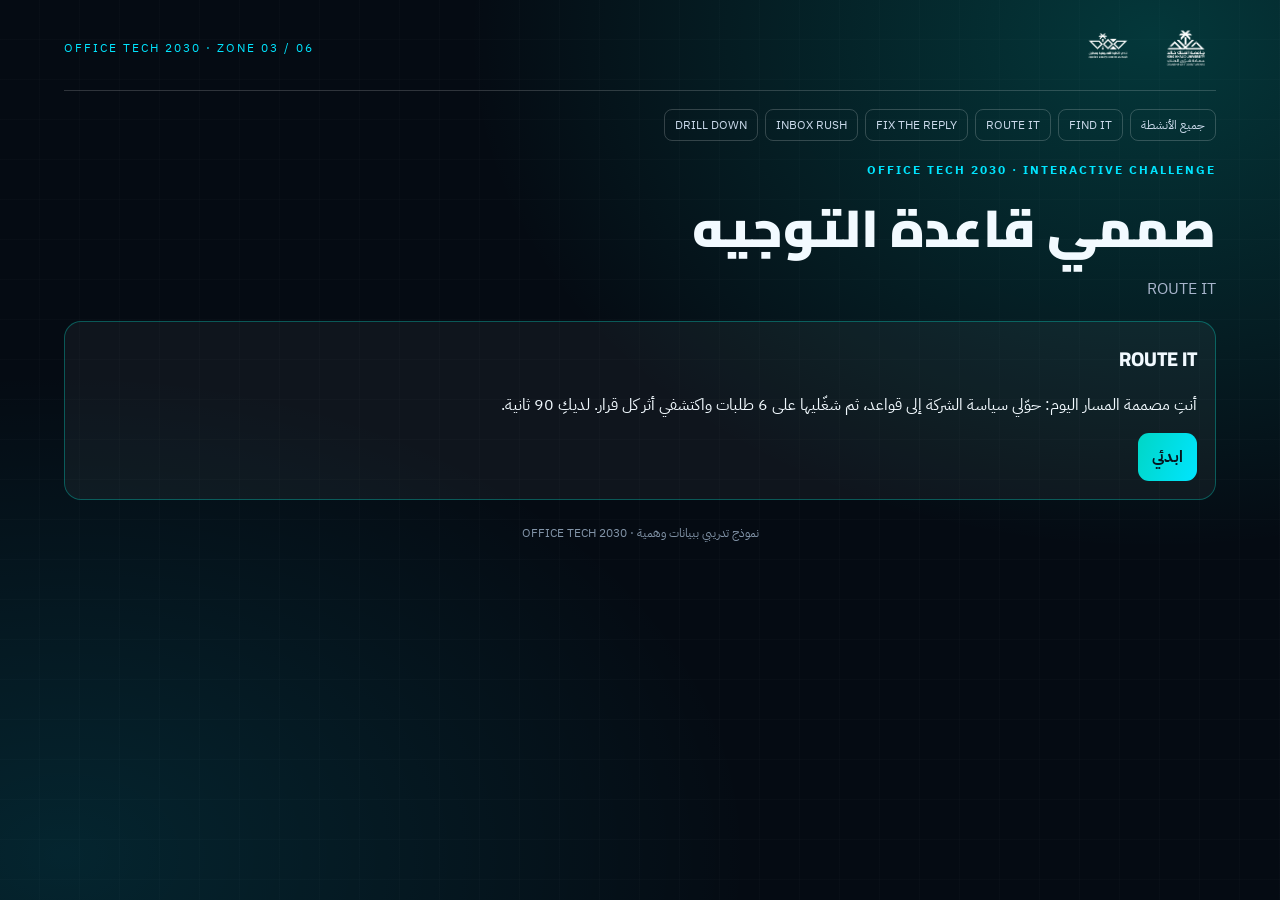
==== route-it.html @ 18b5024f "Add files via upload" ====
<!doctype html><html lang="ar" dir="rtl"><head><meta charset="utf-8"><meta name="viewport" content="width=device-width,initial-scale=1"><title>OFFICE TECH 2030 · route</title><link rel="stylesheet" href="style.css"></head><body data-kind="route"><div id="app"></div><script src="data.js"></script><script src="core.js"></script><script src="route.js"></script></body></html>
---- style.css ----
@import url('https://fonts.googleapis.com/css2?family=Cairo:wght@400;700;800;900&family=IBM+Plex+Sans+Arabic:wght@400;500;700&display=swap');
:root{--a:#5AA2FF;--b:#00E5FF;--bg:#050B13;--green:#3EE07F;--red:#FF5C7A;--yellow:#F2B544}*{box-sizing:border-box}body{margin:0;background:radial-gradient(ellipse at 90% 4%,color-mix(in srgb,var(--a) 22%,transparent),transparent 42%),radial-gradient(ellipse at 5% 95%,color-mix(in srgb,var(--b) 12%,transparent),transparent 40%),linear-gradient(90deg,transparent 39px,#ffffff07 40px),linear-gradient(transparent 39px,#ffffff07 40px),var(--bg);background-size:auto,auto,40px 40px,40px 40px,auto;color:#F2FAFF;font-family:'IBM Plex Sans Arabic',Tahoma,sans-serif;direction:rtl;min-height:100vh}button,input{font:inherit}button{cursor:pointer}button:disabled{opacity:.35}.wrap{max-width:1200px;margin:auto;padding:18px 24px 42px}.top{display:flex;justify-content:space-between;align-items:center;gap:20px;border-bottom:1px solid #ffffff2b;padding-bottom:12px}.logos{display:flex;gap:18px;align-items:center}.logos img{max-width:155px;max-height:60px;object-fit:contain}.mini{direction:ltr;text-align:left;color:var(--b);letter-spacing:2px;font-size:12px}.nav{display:flex;gap:7px;flex-wrap:wrap;margin:18px 0}.nav a{border:1px solid #ffffff30;color:#cad9ea;text-decoration:none;padding:6px 10px;border-radius:8px;font-size:12px}.nav a:hover{border-color:var(--a)}.hero{margin:20px 0}.hero h1{font:900 clamp(32px,5vw,52px) Cairo;margin:0}.hero p{color:#a8b5cc;margin:0}.eyebrow{color:var(--b);font-weight:700;font-size:12px;letter-spacing:2px}.panel{background:#ffffff0b;border:1px solid color-mix(in srgb,var(--a) 35%,transparent);border-radius:17px;padding:18px}.panel h3{font:800 20px Cairo;margin:0 0 10px}.grid{display:grid;grid-template-columns:repeat(2,minmax(0,1fr));gap:14px}.grid3{display:grid;grid-template-columns:repeat(3,minmax(0,1fr));gap:14px}.stack{display:grid;gap:12px}.btn{min-height:48px;border:1px solid #ffffff42;border-radius:11px;padding:10px 14px;background:#ffffff0e;color:white;font-weight:700}.btn:hover,.btn.active{border-color:var(--b);background:#ffffff22}.btn.primary{background:linear-gradient(110deg,var(--a),var(--b));color:#06141e;border:0}.btnrow{display:flex;gap:8px;flex-wrap:wrap}.muted{color:#a8b5cc}.small{font-size:13px}.num{font:900 42px Cairo;color:var(--b)}.timer{font:900 32px Cairo;color:var(--b)}.timer.warn{color:var(--yellow)}.timer.bad{color:var(--red)}.tag{font-size:12px;border:1px solid #ffffff35;border-radius:99px;padding:3px 9px}.tag.good{color:var(--green);border-color:var(--green)}.tag.bad{color:var(--red);border-color:var(--red)}.bar{height:9px;border-radius:9px;background:#ffffff22;overflow:hidden}.bar>div{height:100%;background:linear-gradient(90deg,var(--a),var(--b))}.file{display:flex;gap:10px;align-items:center;width:100%;min-height:60px;border:1px solid #ffffff20;border-radius:11px;background:#ffffff08;color:white;padding:10px;text-align:right}.file:hover{border-color:var(--b)}.filename{direction:ltr;unicode-bidi:isolate;word-break:break-word;flex:1;text-align:left;font-size:13px}.results{display:grid;gap:8px;max-height:350px;overflow:auto}input[type=text]{width:100%;padding:12px;border:1px solid #ffffff40;background:#081b2d;border-radius:10px;color:white;min-height:48px}.feedback{border:1px solid var(--a);border-radius:12px;background:#ffffff0b;padding:14px;margin:12px 0}.feedback.good{border-color:var(--green)}.feedback.bad{border-color:var(--red)}.row{display:flex;justify-content:space-between;align-items:center;gap:12px}.sentence{display:block;width:100%;border:1px solid #ffffff35;border-radius:10px;background:#091b2c;color:white;text-align:right;padding:12px;margin:7px 0;line-height:1.8}.sentence.fixed{border-color:var(--green)}.lights{display:flex;gap:8px;flex-wrap:wrap}.light{border:1px solid #ffffff45;padding:8px 12px;border-radius:10px}.light.good{color:var(--green);border-color:var(--green)}.light.bad{color:var(--red);border-color:var(--red)}.metricbar{display:flex;gap:12px;align-items:center;margin:9px 0}.metricbar span{min-width:160px;font-size:13px}.metricbar div{height:13px;background:var(--a);border-radius:8px}.metricbar b{font-size:13px}.footer{text-align:center;color:#8294a8;font-size:12px;margin-top:24px}@media(max-width:740px){.grid,.grid3{grid-template-columns:1fr}.wrap{padding:12px}.logos img{max-width:105px;max-height:44px}.mini{font-size:9px}.panel{padding:12px}.metricbar span{min-width:95px}.hero h1{font-size:32px}}
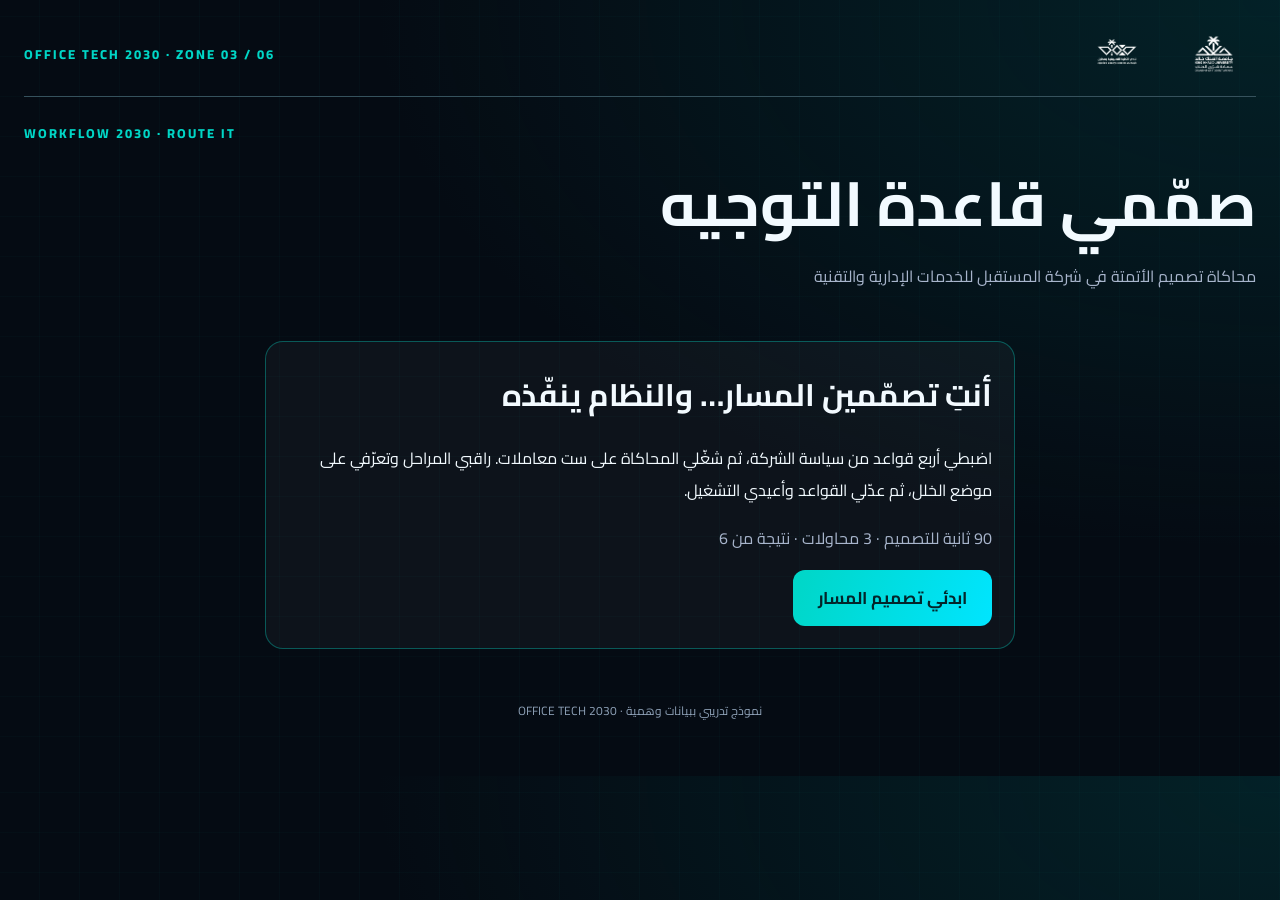
==== commit 1be00f11: "Add files via upload" ====
--- a/route-it.html
+++ b/route-it.html
@@ -1 +1,18 @@
-<!doctype html><html lang="ar" dir="rtl"><head><meta charset="utf-8"><meta name="viewport" content="width=device-width,initial-scale=1"><title>OFFICE TECH 2030 · route</title><link rel="stylesheet" href="style.css"></head><body data-kind="route"><div id="app"></div><script src="data.js"></script><script src="core.js"></script><script src="route.js"></script></body></html>+<!doctype html><html lang="ar" dir="rtl"><head><meta charset="utf-8"><meta name="viewport" content="width=device-width,initial-scale=1"><title>ROUTE IT — WORKFLOW 2030</title><style>
+@import url('https://fonts.googleapis.com/css2?family=Cairo:wght@400;600;700;800;900&display=swap');*{box-sizing:border-box}body{margin:0;background:radial-gradient(ellipse at top right,#004e5055,transparent 50%),repeating-linear-gradient(0deg,transparent 0 39px,#00d6c60a 40px),repeating-linear-gradient(90deg,transparent 0 39px,#00d6c60a 40px),#050b13;color:#f2faff;font-family:Cairo,Arial,sans-serif}main{max-width:1450px;margin:auto;padding:24px}.top{display:flex;justify-content:space-between;align-items:center;border-bottom:1px solid #36525d;padding-bottom:12px}.logos{display:flex;gap:12px}.logos img{height:60px;width:85px;object-fit:contain}.ey{color:#00d6c6;letter-spacing:2px;font-size:13px;font-weight:800}.hero{margin:24px 0}.hero h1{font-size:clamp(32px,5vw,62px);margin:0}.muted{color:#a8b5cc}.cols{display:grid;grid-template-columns:1fr 1.15fr;gap:18px}.panel{background:#ffffff09;border:1px solid #00d6c65c;border-radius:18px;padding:22px}.panel h2{margin:0 0 12px;font-size:23px}.policy{line-height:2.2;padding-right:24px}.policy li{margin-bottom:10px}.rule{border-bottom:1px solid #ffffff20;padding:11px 0}.rule:last-child{border:0}.rule b{display:block;margin-bottom:8px}.choices{display:flex;flex-wrap:wrap;gap:7px}button{font:700 14px Cairo,Arial;cursor:pointer;min-height:46px;border-radius:12px;padding:9px 13px;background:#ffffff0b;border:1px solid #91acb055;color:#f2faff}button:hover{border-color:#00d6c6}button.selected{border:2px solid #00d6c6;background:#00d6c630}.primary{background:linear-gradient(110deg,#00d6c6,#00e5ff);color:#03252a;border:0;font-size:17px;padding:12px 25px}.toolbar{display:flex;align-items:center;justify-content:space-between;gap:12px;flex-wrap:wrap;margin-top:18px}.clock{font-size:27px;font-weight:900;color:#00e5ff}.hidden{display:none}.intro{max-width:750px;margin:50px auto;line-height:2}.intro h2{font-size:31px}.card{border:1px solid #6a89904f;border-radius:16px;background:#ffffff08;padding:17px;margin:13px 0}.card.good{border-color:#3ee07f}.card.bad{border-color:#ff5c7a}.cardtop{display:flex;justify-content:space-between;gap:12px;align-items:center;flex-wrap:wrap}.card h3{margin:0}.flow{display:flex;align-items:center;flex-wrap:wrap;gap:6px;margin:16px 0}.node{border:1px solid #00d6c66e;background:#00d6c615;border-radius:11px;padding:9px 12px;font-size:13px;font-weight:700}.node.bad{border:2px solid #ff5c7a;color:#ffd9e2}.arrow{color:#00e5ff}.reason{color:#ff9bb1;font-size:14px}.good .reason{color:#9affc7}.score{font-size:48px;color:#00e5ff;font-weight:900}.bar{height:8px;background:#ffffff20;border-radius:20px;overflow:hidden}.bar div{height:100%;background:#00d6c6}.foot{text-align:center;color:#8ea1b7;font-size:12px;margin:30px 0}@media(max-width:850px){main{padding:12px}.cols{grid-template-columns:1fr}.panel{padding:15px}.logos img{height:45px;width:60px}}
+</style></head><body><main><header class="top"><div class="logos"><img src="deanship.png" alt="شعار العمادة"><img src="club.png" alt="شعار النادي"></div><div class="ey" dir="ltr">OFFICE TECH 2030 · ZONE 03 / 06</div></header><div class="hero"><div class="ey" dir="ltr">WORKFLOW 2030 · ROUTE IT</div><h1>صمّمي قاعدة التوجيه</h1><div class="muted">محاكاة تصميم الأتمتة في شركة المستقبل للخدمات الإدارية والتقنية</div></div>
+<section id="welcome" class="panel intro"><h2>أنتِ تصمّمين المسار… والنظام ينفّذه</h2><p>اضبطي أربع قواعد من سياسة الشركة، ثم شغّلي المحاكاة على ست معاملات. راقبي المراحل وتعرّفي على موضع الخلل، ثم عدّلي القواعد وأعيدي التشغيل.</p><p class="muted">90 ثانية للتصميم · 3 محاولات · نتيجة من 6</p><button class="primary" id="start">ابدئي تصميم المسار</button></section>
+<section id="design" class="hidden"><div class="cols"><article class="panel"><h2>سياسة الشركة المعتمدة</h2><ol class="policy"><li>التدريب ← وحدة التدريب؛ التقنية ← تقنية المعلومات؛ المرافق ← المرافق؛ شراء الخدمات ← الشؤون الإدارية.</li><li>أي التزام مالي يتجاوز <b>1,000 ريال</b> يمر بالمراجعة المالية.</li><li>كل طلب فيه تكلفة يحتاج اعتماد صاحبة الصلاحية؛ والطلبات الداخلية بلا تكلفة تُعتمد آليًا.</li><li>إذا تجاوز عمر الطلب <b>72 ساعة</b> دون إنجاز يُرسل تنبيه وتصعيد.</li></ol></article><article class="panel"><h2>لوحة تصميم القواعد</h2><div id="rules"></div></article></div><div class="toolbar"><div class="clock">⏱ <span id="clock">90</span> ثانية</div><span id="attempts" class="muted">المحاولة 1 من 3</span><button id="run" class="primary">شغّلي القواعد</button></div></section>
+<section id="results" class="hidden"><article class="panel"><div class="cardtop"><h2 id="heading">نتيجة تشغيل القواعد</h2><div class="score" id="score"></div></div><div class="bar"><div id="bar"></div></div><p class="muted">المراحل المحددة بالأحمر تخالف سياسة الشركة.</p><div id="cases"></div><div class="toolbar"><span id="message" class="muted"></span><div class="choices"><button id="retry">عدّلي القواعد وأعيدي التشغيل</button><button id="restart">ابدئي من جديد</button><button id="solution" class="hidden">اعرضي الإعداد الصحيح</button></div></div></article></section><div class="foot">نموذج تدريبي ببيانات وهمية · OFFICE TECH 2030</div></main>
+<script>
+const deps=['وحدة التدريب','تقنية المعلومات','المرافق','الشؤون الإدارية','الشؤون المالية'],types=['تدريب','تقنية','مرافق','شراء خدمات'],right=[0,1,2,3];
+const cases=[['2030-041','تنظيم ورشة مهارات العمل الرقمي',0,4500,26],['M-2030-08','حجز غرفة الابتكار 3',2,0,1],['2030-040','ترخيص منصة التعلم',3,13800,144],['صيانة','صيانة شاشة في قاعة الأفق',2,800,30],['حساب منصة','حساب منصة لموظفة جديدة',1,0,80],['مواد تدريبية','مواد تدريبية للورشة',0,700,5]];
+let state,sec=90,attempt=1,timer,done=false;const $=id=>document.getElementById(id);
+function init(){state={dep:[null,null,null,null],money:null,approve:null,alert:null};sec=90;attempt=1;done=false;$('welcome').classList.add('hidden');$('results').classList.add('hidden');$('design').classList.remove('hidden');render();clock()}
+function clock(){clearInterval(timer);timer=setInterval(()=>{if($('design').classList.contains('hidden'))return;sec=Math.max(0,sec-1);$('clock').textContent=sec;if(!sec){clearInterval(timer);simulate(true)}},1000)}
+function rule(title,items,current,set){let block=document.createElement('div');block.className='rule';let label=document.createElement('b');label.textContent=title;block.append(label);let row=document.createElement('div');row.className='choices';items.forEach((name,i)=>{let b=document.createElement('button');b.textContent=name;if(i===current)b.className='selected';b.onclick=()=>{set(i);render()};row.append(b)});block.append(row);$('rules').append(block)}
+function render(){$('rules').innerHTML='';types.forEach((t,i)=>rule('1 · توجيه '+t,deps,state.dep[i],v=>state.dep[i]=v));rule('2 · المراجعة المالية: أضيفي مراجعة إذا تجاوز المبلغ',['0 ريال','1,000 ريال','10,000 ريال','لا تضيفي أبدًا'],state.money,v=>state.money=v);rule('3 · الاعتماد',['بشري لكل الطلبات','بشري للطلبات ذات التكلفة فقط (والباقي آلي)','آلي لكل الطلبات'],state.approve,v=>state.approve=v);rule('4 · التنبيه والتصعيد',['بعد 24 ساعة','بعد 72 ساعة','بدون تنبيه'],state.alert,v=>state.alert=v);$('clock').textContent=sec;$('attempts').textContent='المحاولة '+attempt+' من 3'}
+function evaluate(c){let [id,name,type,cost,age]=c,issues=[],steps=[['تقديم الطلب',false]];let dep=state.dep[type];steps.push([dep===null?'جهة غير محددة':deps[dep],dep!==right[type]]);if(dep!==right[type])issues.push('التوجيه إلى جهة غير مختصة أو غير محددة يسبب إحالة يدوية وتأخيرًا.');let finance=state.money===null?null:state.money===3?false:cost>[0,1000,10000][state.money],needFinance=cost>1000;if(finance)steps.push(['مراجعة مالية',!needFinance]);if(finance!==needFinance){issues.push(finance===null?'قاعدة المراجعة المالية غير محددة.':needFinance?'مراجعة مالية مطلوبة لمبلغ يتجاوز 1,000 ريال ولم تُنفذ.':'أُضيفت مراجعة مالية لمبلغ لا يتجاوز 1,000 ريال؛ انتظار غير مطلوب.');if(!finance)steps.push(['مراجعة مالية مفقودة',true])}let human=state.approve===null?null:state.approve===0?true:state.approve===1?cost>0:false,needHuman=cost>0;steps.push([human===null?'اعتماد غير محدد':human?'اعتماد بشري':'اعتماد آلي',human!==needHuman]);if(human!==needHuman)issues.push(human===null?'قاعدة الاعتماد غير محددة.':needHuman?'التزام مالي اعتمد آليًا دون صاحبة الصلاحية.':'طلب بلا تكلفة ينتظر اعتمادًا بشريًا غير مطلوب.');let alert=state.alert===null?null:state.alert===2?false:age>[24,72][state.alert],needAlert=age>72;if(alert)steps.push(['تنبيه وتصعيد',!needAlert]);if(alert!==needAlert){issues.push(alert===null?'قاعدة التنبيه غير محددة.':needAlert?'الطلب تجاوز 72 ساعة ولم يصدر تنبيه وتصعيد.':'تنبيه مبكر قبل المهلة المعتمدة.');if(!alert)steps.push(['تنبيه مفقود',true])}steps.push(['تنفيذ',false]);return{ok:!issues.length,issues,steps}}
+function simulate(expired=false){clearInterval(timer);$('design').classList.add('hidden');$('results').classList.remove('hidden');let evaluations=cases.map(evaluate),score=evaluations.filter(x=>x.ok).length;$('score').textContent=score+' / 6';$('bar').style.width=(score/6*100)+'%';$('heading').textContent='نتيجة تشغيل القواعد · المحاولة '+attempt;$('cases').innerHTML='';cases.forEach((c,i)=>{let e=evaluations[i],box=document.createElement('div');box.className='card '+(e.ok?'good':'bad');let h=document.createElement('div');h.className='cardtop';let title=document.createElement('h3');title.textContent=c[0]+' · '+c[1];let tag=document.createElement('strong');tag.textContent=e.ok?'✓ مطابق للسياسة':'✕ يحتاج تعديلًا';h.append(title,tag);box.append(h);let meta=document.createElement('div');meta.className='muted';meta.textContent=types[c[2]]+' · '+c[3].toLocaleString('en-US')+' ريال · عمر الطلب '+c[4]+' ساعة';box.append(meta);let f=document.createElement('div');f.className='flow';e.steps.forEach((step,j)=>{if(j){let a=document.createElement('span');a.className='arrow';a.textContent='←';f.append(a)}let n=document.createElement('span');n.className='node'+(step[1]?' bad':'');n.textContent=step[0];f.append(n)});box.append(f);let reason=document.createElement('div');reason.className='reason';reason.textContent=e.ok?'كل المراحل مطابقة للسياسة.':e.issues.join(' • ');box.append(reason);$('cases').append(box)});done=score===6||attempt>=3||sec===0;$('retry').classList.toggle('hidden',done);$('solution').classList.toggle('hidden',!done||score===6);$('message').textContent=score===6?'أحسنتِ! استحققتِ ختم الركن. التقنية تؤتمت الإجراءات… والإنسان يصمم المسار.':expired?'انتهى وقت التصميم. راجعي المسارات وتفسيراتها.':'راجعي المراحل الحمراء وعدّلي القواعد.'}
+$('start').onclick=init;$('run').onclick=()=>simulate(false);$('retry').onclick=()=>{if(done)return;attempt++;$('results').classList.add('hidden');$('design').classList.remove('hidden');render();clock()};$('restart').onclick=init;$('solution').onclick=()=>{let old=document.getElementById('answerKey');if(old){old.remove();return}let p=document.createElement('div');p.id='answerKey';p.className='card good';p.textContent='الإعداد الصحيح: التدريب ← وحدة التدريب؛ التقنية ← تقنية المعلومات؛ المرافق ← المرافق؛ شراء الخدمات ← الشؤون الإدارية. مراجعة مالية فوق 1,000 ريال. اعتماد بشري للطلبات ذات التكلفة فقط، والباقي آلي. تنبيه وتصعيد بعد تجاوز 72 ساعة.';$('cases').prepend(p)};
+</script></body></html>
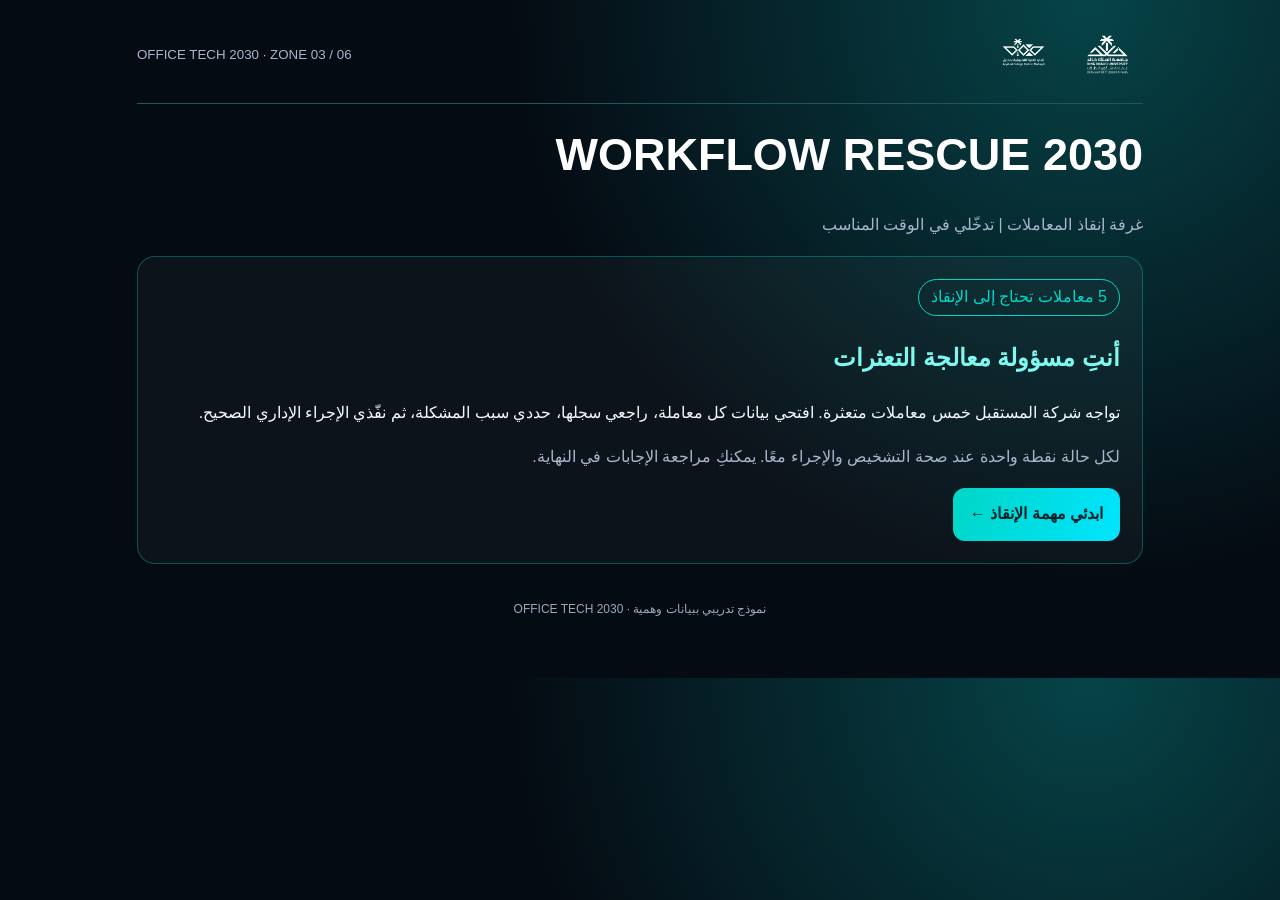
==== commit 097c060e: "Update route-it.html" ====
--- a/route-it.html
+++ b/route-it.html
@@ -1,18 +1,386 @@
-<!doctype html><html lang="ar" dir="rtl"><head><meta charset="utf-8"><meta name="viewport" content="width=device-width,initial-scale=1"><title>ROUTE IT — WORKFLOW 2030</title><style>
-@import url('https://fonts.googleapis.com/css2?family=Cairo:wght@400;600;700;800;900&display=swap');*{box-sizing:border-box}body{margin:0;background:radial-gradient(ellipse at top right,#004e5055,transparent 50%),repeating-linear-gradient(0deg,transparent 0 39px,#00d6c60a 40px),repeating-linear-gradient(90deg,transparent 0 39px,#00d6c60a 40px),#050b13;color:#f2faff;font-family:Cairo,Arial,sans-serif}main{max-width:1450px;margin:auto;padding:24px}.top{display:flex;justify-content:space-between;align-items:center;border-bottom:1px solid #36525d;padding-bottom:12px}.logos{display:flex;gap:12px}.logos img{height:60px;width:85px;object-fit:contain}.ey{color:#00d6c6;letter-spacing:2px;font-size:13px;font-weight:800}.hero{margin:24px 0}.hero h1{font-size:clamp(32px,5vw,62px);margin:0}.muted{color:#a8b5cc}.cols{display:grid;grid-template-columns:1fr 1.15fr;gap:18px}.panel{background:#ffffff09;border:1px solid #00d6c65c;border-radius:18px;padding:22px}.panel h2{margin:0 0 12px;font-size:23px}.policy{line-height:2.2;padding-right:24px}.policy li{margin-bottom:10px}.rule{border-bottom:1px solid #ffffff20;padding:11px 0}.rule:last-child{border:0}.rule b{display:block;margin-bottom:8px}.choices{display:flex;flex-wrap:wrap;gap:7px}button{font:700 14px Cairo,Arial;cursor:pointer;min-height:46px;border-radius:12px;padding:9px 13px;background:#ffffff0b;border:1px solid #91acb055;color:#f2faff}button:hover{border-color:#00d6c6}button.selected{border:2px solid #00d6c6;background:#00d6c630}.primary{background:linear-gradient(110deg,#00d6c6,#00e5ff);color:#03252a;border:0;font-size:17px;padding:12px 25px}.toolbar{display:flex;align-items:center;justify-content:space-between;gap:12px;flex-wrap:wrap;margin-top:18px}.clock{font-size:27px;font-weight:900;color:#00e5ff}.hidden{display:none}.intro{max-width:750px;margin:50px auto;line-height:2}.intro h2{font-size:31px}.card{border:1px solid #6a89904f;border-radius:16px;background:#ffffff08;padding:17px;margin:13px 0}.card.good{border-color:#3ee07f}.card.bad{border-color:#ff5c7a}.cardtop{display:flex;justify-content:space-between;gap:12px;align-items:center;flex-wrap:wrap}.card h3{margin:0}.flow{display:flex;align-items:center;flex-wrap:wrap;gap:6px;margin:16px 0}.node{border:1px solid #00d6c66e;background:#00d6c615;border-radius:11px;padding:9px 12px;font-size:13px;font-weight:700}.node.bad{border:2px solid #ff5c7a;color:#ffd9e2}.arrow{color:#00e5ff}.reason{color:#ff9bb1;font-size:14px}.good .reason{color:#9affc7}.score{font-size:48px;color:#00e5ff;font-weight:900}.bar{height:8px;background:#ffffff20;border-radius:20px;overflow:hidden}.bar div{height:100%;background:#00d6c6}.foot{text-align:center;color:#8ea1b7;font-size:12px;margin:30px 0}@media(max-width:850px){main{padding:12px}.cols{grid-template-columns:1fr}.panel{padding:15px}.logos img{height:45px;width:60px}}
-</style></head><body><main><header class="top"><div class="logos"><img src="deanship.png" alt="شعار العمادة"><img src="club.png" alt="شعار النادي"></div><div class="ey" dir="ltr">OFFICE TECH 2030 · ZONE 03 / 06</div></header><div class="hero"><div class="ey" dir="ltr">WORKFLOW 2030 · ROUTE IT</div><h1>صمّمي قاعدة التوجيه</h1><div class="muted">محاكاة تصميم الأتمتة في شركة المستقبل للخدمات الإدارية والتقنية</div></div>
-<section id="welcome" class="panel intro"><h2>أنتِ تصمّمين المسار… والنظام ينفّذه</h2><p>اضبطي أربع قواعد من سياسة الشركة، ثم شغّلي المحاكاة على ست معاملات. راقبي المراحل وتعرّفي على موضع الخلل، ثم عدّلي القواعد وأعيدي التشغيل.</p><p class="muted">90 ثانية للتصميم · 3 محاولات · نتيجة من 6</p><button class="primary" id="start">ابدئي تصميم المسار</button></section>
-<section id="design" class="hidden"><div class="cols"><article class="panel"><h2>سياسة الشركة المعتمدة</h2><ol class="policy"><li>التدريب ← وحدة التدريب؛ التقنية ← تقنية المعلومات؛ المرافق ← المرافق؛ شراء الخدمات ← الشؤون الإدارية.</li><li>أي التزام مالي يتجاوز <b>1,000 ريال</b> يمر بالمراجعة المالية.</li><li>كل طلب فيه تكلفة يحتاج اعتماد صاحبة الصلاحية؛ والطلبات الداخلية بلا تكلفة تُعتمد آليًا.</li><li>إذا تجاوز عمر الطلب <b>72 ساعة</b> دون إنجاز يُرسل تنبيه وتصعيد.</li></ol></article><article class="panel"><h2>لوحة تصميم القواعد</h2><div id="rules"></div></article></div><div class="toolbar"><div class="clock">⏱ <span id="clock">90</span> ثانية</div><span id="attempts" class="muted">المحاولة 1 من 3</span><button id="run" class="primary">شغّلي القواعد</button></div></section>
-<section id="results" class="hidden"><article class="panel"><div class="cardtop"><h2 id="heading">نتيجة تشغيل القواعد</h2><div class="score" id="score"></div></div><div class="bar"><div id="bar"></div></div><p class="muted">المراحل المحددة بالأحمر تخالف سياسة الشركة.</p><div id="cases"></div><div class="toolbar"><span id="message" class="muted"></span><div class="choices"><button id="retry">عدّلي القواعد وأعيدي التشغيل</button><button id="restart">ابدئي من جديد</button><button id="solution" class="hidden">اعرضي الإعداد الصحيح</button></div></div></article></section><div class="foot">نموذج تدريبي ببيانات وهمية · OFFICE TECH 2030</div></main>
+
+<!doctype html>
+<html lang="ar" dir="rtl">
+<head>
+<meta charset="utf-8">
+<meta name="viewport" content="width=device-width,initial-scale=1">
+<title>WORKFLOW RESCUE 2030</title>
+<style>
+:root{--a:#00d6c6;--b:#00e5ff;--bg:#050b13;--good:#3ee07f;--bad:#ff5c7a}
+*{box-sizing:border-box}
+body{margin:0;background:radial-gradient(circle at 85% 0%,#064448,transparent 45%),#050b13;color:#f2faff;font-family:Tahoma,Arial,sans-serif;line-height:1.8}
+main{max-width:1050px;margin:auto;padding:22px}
+header{display:flex;justify-content:space-between;align-items:center;border-bottom:1px solid #22565e;padding-bottom:16px;gap:15px}
+.logos{display:flex;gap:12px}
+.logos img{width:72px;height:65px;object-fit:contain}
+small,.muted{color:#a8b5cc}
+h1{font-size:clamp(26px,5vw,45px);margin:10px 0;color:#fff}
+h2{color:#7ff9ef}
+.card{background:#ffffff09;border:1px solid #00d6c655;border-radius:18px;padding:22px;margin:15px 0}
+button{font:inherit;cursor:pointer;border:1px solid #37616b;background:#132633;color:white;padding:12px 17px;border-radius:12px;min-height:48px;text-align:right}
+button:hover{border-color:var(--a)}
+.primary{background:linear-gradient(110deg,var(--a),var(--b));color:#05232b;font-weight:bold;border:0}
+.options{display:grid;gap:10px;margin:15px 0}
+.selected{border:2px solid var(--a);background:#064447}
+.grid{display:grid;grid-template-columns:repeat(2,1fr);gap:12px}
+.metric{background:#10232b;padding:14px;border-radius:12px}
+.metric strong{display:block;color:#9bf9f0}
+.badge{display:inline-block;border:1px solid var(--a);color:var(--a);border-radius:25px;padding:3px 12px}
+.timeline{border-right:2px solid #00d6c6;padding-right:15px;margin:16px 0}
+.timeline div{margin:9px 0}
+.feedback{padding:16px;border-radius:12px;background:#10252c;margin:15px 0}
+.good{border:1px solid var(--good)}
+.bad{border:1px solid var(--bad)}
+.progress{height:9px;background:#24323d;border-radius:12px;overflow:hidden}
+.progress div{height:100%;background:var(--a);transition:width .3s}
+.actions{display:flex;gap:10px;flex-wrap:wrap;margin-top:20px}
+.hidden{display:none}
+footer{text-align:center;color:#9aaabb;font-size:12px;margin:35px 0}
+@media(max-width:650px){.grid{grid-template-columns:1fr}main{padding:12px}.card{padding:15px}.logos img{width:55px}}
+</style>
+</head>
+<body>
+<main>
+<header>
+<div class="logos">
+<img src="deanship.png" alt="شعار العمادة">
+<img src="club.png" alt="شعار النادي">
+</div>
+<small dir="ltr">OFFICE TECH 2030 · ZONE 03 / 06</small>
+</header>
+
+<h1>WORKFLOW RESCUE 2030</h1>
+<p class="muted">غرفة إنقاذ المعاملات | تدخّلي في الوقت المناسب</p>
+<div id="app"></div>
+<footer>نموذج تدريبي ببيانات وهمية · OFFICE TECH 2030</footer>
+</main>
+
 <script>
-const deps=['وحدة التدريب','تقنية المعلومات','المرافق','الشؤون الإدارية','الشؤون المالية'],types=['تدريب','تقنية','مرافق','شراء خدمات'],right=[0,1,2,3];
-const cases=[['2030-041','تنظيم ورشة مهارات العمل الرقمي',0,4500,26],['M-2030-08','حجز غرفة الابتكار 3',2,0,1],['2030-040','ترخيص منصة التعلم',3,13800,144],['صيانة','صيانة شاشة في قاعة الأفق',2,800,30],['حساب منصة','حساب منصة لموظفة جديدة',1,0,80],['مواد تدريبية','مواد تدريبية للورشة',0,700,5]];
-let state,sec=90,attempt=1,timer,done=false;const $=id=>document.getElementById(id);
-function init(){state={dep:[null,null,null,null],money:null,approve:null,alert:null};sec=90;attempt=1;done=false;$('welcome').classList.add('hidden');$('results').classList.add('hidden');$('design').classList.remove('hidden');render();clock()}
-function clock(){clearInterval(timer);timer=setInterval(()=>{if($('design').classList.contains('hidden'))return;sec=Math.max(0,sec-1);$('clock').textContent=sec;if(!sec){clearInterval(timer);simulate(true)}},1000)}
-function rule(title,items,current,set){let block=document.createElement('div');block.className='rule';let label=document.createElement('b');label.textContent=title;block.append(label);let row=document.createElement('div');row.className='choices';items.forEach((name,i)=>{let b=document.createElement('button');b.textContent=name;if(i===current)b.className='selected';b.onclick=()=>{set(i);render()};row.append(b)});block.append(row);$('rules').append(block)}
-function render(){$('rules').innerHTML='';types.forEach((t,i)=>rule('1 · توجيه '+t,deps,state.dep[i],v=>state.dep[i]=v));rule('2 · المراجعة المالية: أضيفي مراجعة إذا تجاوز المبلغ',['0 ريال','1,000 ريال','10,000 ريال','لا تضيفي أبدًا'],state.money,v=>state.money=v);rule('3 · الاعتماد',['بشري لكل الطلبات','بشري للطلبات ذات التكلفة فقط (والباقي آلي)','آلي لكل الطلبات'],state.approve,v=>state.approve=v);rule('4 · التنبيه والتصعيد',['بعد 24 ساعة','بعد 72 ساعة','بدون تنبيه'],state.alert,v=>state.alert=v);$('clock').textContent=sec;$('attempts').textContent='المحاولة '+attempt+' من 3'}
-function evaluate(c){let [id,name,type,cost,age]=c,issues=[],steps=[['تقديم الطلب',false]];let dep=state.dep[type];steps.push([dep===null?'جهة غير محددة':deps[dep],dep!==right[type]]);if(dep!==right[type])issues.push('التوجيه إلى جهة غير مختصة أو غير محددة يسبب إحالة يدوية وتأخيرًا.');let finance=state.money===null?null:state.money===3?false:cost>[0,1000,10000][state.money],needFinance=cost>1000;if(finance)steps.push(['مراجعة مالية',!needFinance]);if(finance!==needFinance){issues.push(finance===null?'قاعدة المراجعة المالية غير محددة.':needFinance?'مراجعة مالية مطلوبة لمبلغ يتجاوز 1,000 ريال ولم تُنفذ.':'أُضيفت مراجعة مالية لمبلغ لا يتجاوز 1,000 ريال؛ انتظار غير مطلوب.');if(!finance)steps.push(['مراجعة مالية مفقودة',true])}let human=state.approve===null?null:state.approve===0?true:state.approve===1?cost>0:false,needHuman=cost>0;steps.push([human===null?'اعتماد غير محدد':human?'اعتماد بشري':'اعتماد آلي',human!==needHuman]);if(human!==needHuman)issues.push(human===null?'قاعدة الاعتماد غير محددة.':needHuman?'التزام مالي اعتمد آليًا دون صاحبة الصلاحية.':'طلب بلا تكلفة ينتظر اعتمادًا بشريًا غير مطلوب.');let alert=state.alert===null?null:state.alert===2?false:age>[24,72][state.alert],needAlert=age>72;if(alert)steps.push(['تنبيه وتصعيد',!needAlert]);if(alert!==needAlert){issues.push(alert===null?'قاعدة التنبيه غير محددة.':needAlert?'الطلب تجاوز 72 ساعة ولم يصدر تنبيه وتصعيد.':'تنبيه مبكر قبل المهلة المعتمدة.');if(!alert)steps.push(['تنبيه مفقود',true])}steps.push(['تنفيذ',false]);return{ok:!issues.length,issues,steps}}
-function simulate(expired=false){clearInterval(timer);$('design').classList.add('hidden');$('results').classList.remove('hidden');let evaluations=cases.map(evaluate),score=evaluations.filter(x=>x.ok).length;$('score').textContent=score+' / 6';$('bar').style.width=(score/6*100)+'%';$('heading').textContent='نتيجة تشغيل القواعد · المحاولة '+attempt;$('cases').innerHTML='';cases.forEach((c,i)=>{let e=evaluations[i],box=document.createElement('div');box.className='card '+(e.ok?'good':'bad');let h=document.createElement('div');h.className='cardtop';let title=document.createElement('h3');title.textContent=c[0]+' · '+c[1];let tag=document.createElement('strong');tag.textContent=e.ok?'✓ مطابق للسياسة':'✕ يحتاج تعديلًا';h.append(title,tag);box.append(h);let meta=document.createElement('div');meta.className='muted';meta.textContent=types[c[2]]+' · '+c[3].toLocaleString('en-US')+' ريال · عمر الطلب '+c[4]+' ساعة';box.append(meta);let f=document.createElement('div');f.className='flow';e.steps.forEach((step,j)=>{if(j){let a=document.createElement('span');a.className='arrow';a.textContent='←';f.append(a)}let n=document.createElement('span');n.className='node'+(step[1]?' bad':'');n.textContent=step[0];f.append(n)});box.append(f);let reason=document.createElement('div');reason.className='reason';reason.textContent=e.ok?'كل المراحل مطابقة للسياسة.':e.issues.join(' • ');box.append(reason);$('cases').append(box)});done=score===6||attempt>=3||sec===0;$('retry').classList.toggle('hidden',done);$('solution').classList.toggle('hidden',!done||score===6);$('message').textContent=score===6?'أحسنتِ! استحققتِ ختم الركن. التقنية تؤتمت الإجراءات… والإنسان يصمم المسار.':expired?'انتهى وقت التصميم. راجعي المسارات وتفسيراتها.':'راجعي المراحل الحمراء وعدّلي القواعد.'}
-$('start').onclick=init;$('run').onclick=()=>simulate(false);$('retry').onclick=()=>{if(done)return;attempt++;$('results').classList.add('hidden');$('design').classList.remove('hidden');render();clock()};$('restart').onclick=init;$('solution').onclick=()=>{let old=document.getElementById('answerKey');if(old){old.remove();return}let p=document.createElement('div');p.id='answerKey';p.className='card good';p.textContent='الإعداد الصحيح: التدريب ← وحدة التدريب؛ التقنية ← تقنية المعلومات؛ المرافق ← المرافق؛ شراء الخدمات ← الشؤون الإدارية. مراجعة مالية فوق 1,000 ريال. اعتماد بشري للطلبات ذات التكلفة فقط، والباقي آلي. تنبيه وتصعيد بعد تجاوز 72 ساعة.';$('cases').prepend(p)};
-</script></body></html>+const cases=[
+{
+title:"ملف الورشة غير مكتمل",
+id:"2030-041",
+type:"بيانات ناقصة",
+facts:[
+["نوع الطلب","تنظيم ورشة تدريبية"],
+["الحالة","بانتظار التحقق"],
+["البيانات","اسم المدربة غير مكتمل"]
+],
+log:[
+"استلم النظام طلب تنظيم الورشة.",
+"تحققت المنصة من البيانات الأساسية.",
+"توقف التحقق بسبب نقص اسم المدربة."
+],
+question:"ما سبب تعثر المعاملة؟",
+causes:[
+"نقص بيانات المدربة",
+"تأخر الاعتماد المالي",
+"وجود مشكلة في القاعة"
+],
+correctCause:0,
+action:"كيف تعالجين المشكلة؟",
+actions:[
+"طلب استكمال اسم المدربة من وحدة التدريب",
+"إرسال الطلب مباشرة إلى التنفيذ",
+"إلغاء المعاملة وفتح طلب جديد"
+],
+correctAction:0,
+why:"يجب استكمال البيانات الناقصة من وحدة التدريب قبل متابعة إجراءات المعاملة.",
+tip:"راجعي اكتمال الحقول الأساسية قبل إحالة المعاملة."
+},
+{
+title:"طلب تقني في القسم الخطأ",
+id:"IT-2030-02",
+type:"توجيه خاطئ",
+facts:[
+["نوع الطلب","إنشاء حسابات المشاركات"],
+["الجهة الحالية","وحدة المرافق"],
+["الجهة المختصة","تقنية المعلومات"]
+],
+log:[
+"وصل طلب إنشاء الحسابات إلى النظام.",
+"وُجّه الطلب إلى وحدة المرافق.",
+"توقف التنفيذ لعدم اختصاص الجهة."
+],
+question:"أين حدث الخلل؟",
+causes:[
+"عدم اعتماد الميزانية",
+"توجيه الطلب إلى جهة غير مختصة",
+"انتهاء مهلة إنشاء الحسابات"
+],
+correctCause:1,
+action:"إلى أي جهة تعيدين توجيه الطلب؟",
+actions:[
+"الشؤون المالية",
+"وحدة التدريب",
+"تقنية المعلومات مع تسجيل سبب التصحيح"
+],
+correctAction:2,
+why:"إنشاء الحسابات مهمة تقنية، ويجب توجيهها إلى تقنية المعلومات مع توثيق سبب إعادة التوجيه.",
+tip:"قارني نوع الخدمة باختصاص الجهة قبل إعادة التوجيه."
+},
+{
+title:"ترخيص المنصة متوقف",
+id:"2030-040",
+type:"تجاوز المهلة",
+facts:[
+["التكلفة","13,800 ريال"],
+["عمر الطلب","144 ساعة"],
+["الحالة","بانتظار اعتماد صاحبة الصلاحية"]
+],
+log:[
+"استلمت الشؤون الإدارية طلب الترخيص.",
+"اكتملت المراجعة المالية.",
+"توقف الطلب عند الاعتماد البشري.",
+"تجاوز عمر المعاملة 72 ساعة."
+],
+question:"ما السبب الرئيسي للتعثر؟",
+causes:[
+"عدم وجود عرض سعر",
+"تأخر الاعتماد البشري بعد اكتمال المراجعة",
+"عدم اختصاص الشؤون الإدارية"
+],
+correctCause:1,
+action:"ما الإجراء الصحيح الآن؟",
+actions:[
+"اعتماد الترخيص نيابة عن المسؤولة",
+"إلغاء المراجعة المالية",
+"تصعيد التأخير إلى صاحبة الصلاحية وتوثيقه"
+],
+correctAction:2,
+why:"تجاوز الطلب المهلة المعتمدة، لذلك يلزم التصعيد والتوثيق دون تجاوز صلاحية الاعتماد.",
+tip:"التصعيد لا يعني منح نفسك صلاحية اتخاذ القرار."
+},
+{
+title:"صيانة اعتُمدت آليًا",
+id:"MAINT-2030-04",
+type:"تجاوز صلاحية",
+facts:[
+["نوع الطلب","صيانة شاشة"],
+["التكلفة","800 ريال"],
+["الاعتماد","آلي"]
+],
+log:[
+"وصل طلب الصيانة إلى المرافق.",
+"حدد النظام تكلفة قدرها 800 ريال.",
+"منح النظام اعتمادًا آليًا.",
+"أصبح الطلب جاهزًا للتنفيذ."
+],
+question:"ما المخالفة في هذا المسار؟",
+causes:[
+"عدم وجود مراجعة مالية",
+"اعتماد طلب ذي تكلفة دون اعتماد بشري",
+"توجيه الطلب إلى المرافق"
+],
+correctCause:1,
+action:"كيف تصححين الإجراء؟",
+actions:[
+"تعليق التنفيذ وإحالة الطلب للاعتماد البشري",
+"إضافة مراجعة مالية إلزامية",
+"اعتماد التنفيذ لأن التكلفة أقل من 1,000 ريال"
+],
+correctAction:0,
+why:"كل طلب يتضمن تكلفة يحتاج اعتمادًا بشريًا. أما المراجعة المالية فلا تلزم هنا لأن المبلغ لا يتجاوز 1,000 ريال.",
+tip:"ميّزي بين شرط المراجعة المالية وشرط الاعتماد."
+},
+{
+title:"حجز غرفة ينتظر توقيعًا",
+id:"M-2030-08",
+type:"انتظار غير ضروري",
+facts:[
+["نوع الطلب","حجز غرفة داخلية"],
+["التكلفة","0 ريال"],
+["الحالة","بانتظار توقيع بشري"]
+],
+log:[
+"استلم النظام طلب الحجز.",
+"تحقق من اكتمال البيانات وتوفر الغرفة.",
+"أرسل الطلب لاعتماد بشري.",
+"توقف الحجز في قائمة الانتظار."
+],
+question:"لماذا تعطلت المعاملة؟",
+causes:[
+"إضافة اعتماد بشري لا تتطلبه السياسة",
+"نقص بيانات الحجز",
+"تجاوز مهلة 72 ساعة"
+],
+correctCause:0,
+action:"كيف تعيدين المعاملة إلى مسارها؟",
+actions:[
+"إلغاء الحجز",
+"تطبيق الاعتماد الآلي وفق السياسة واستكمال الحجز",
+"إرسال الحجز إلى المراجعة المالية"
+],
+correctAction:1,
+why:"الطلب داخلي وبلا تكلفة وبياناته مكتملة، لذلك يُعتمد آليًا وفق سياسة الشركة.",
+tip:"لا تضيفي مراحل اعتماد لا تتطلبها السياسة."
+}
+];
+
+let index=0,score=0,phase="welcome",cause=null,action=null;
+let history=[];
+const app=document.getElementById("app");
+
+function btn(label,fn,cls=""){
+let b=document.createElement("button");
+b.textContent=label;
+b.className=cls;
+b.onclick=fn;
+return b;
+}
+function el(tag,cls="",content=""){
+let x=document.createElement(tag);
+x.className=cls;
+x.textContent=content;
+return x;
+}
+function reset(){
+index=0;score=0;phase="case";
+cause=null;action=null;history=[];
+render();
+}
+function render(){
+app.innerHTML="";
+if(phase==="welcome")return welcome();
+if(phase==="case")return showCase();
+if(phase==="cause")return showCause();
+if(phase==="action")return showAction();
+if(phase==="feedback")return showFeedback();
+if(phase==="end")return showEnd();
+}
+function welcome(){
+let c=el("section","card");
+c.append(
+el("span","badge","5 معاملات تحتاج إلى الإنقاذ"),
+el("h2","","أنتِ مسؤولة معالجة التعثرات"),
+el("p","","تواجه شركة المستقبل خمس معاملات متعثرة. افتحي بيانات كل معاملة، راجعي سجلها، حددي سبب المشكلة، ثم نفّذي الإجراء الإداري الصحيح."),
+el("p","muted","لكل حالة نقطة واحدة عند صحة التشخيص والإجراء معًا. يمكنكِ مراجعة الإجابات في النهاية.")
+);
+c.append(btn("ابدئي مهمة الإنقاذ ←",reset,"primary"));
+app.append(c);
+}
+function progress(){
+let p=el("div","progress");
+let bar=el("div");
+bar.style.width=(index/5*100)+"%";
+p.append(bar);
+app.append(el("p","muted","المعاملة "+(index+1)+" من 5"));
+app.append(p);
+}
+function showCase(){
+progress();
+let d=cases[index],c=el("section","card");
+c.append(el("span","badge",d.type),el("h2","",d.title),
+el("p","muted","رقم المعاملة: "+d.id));
+let grid=el("div","grid");
+d.facts.forEach(f=>{
+let box=el("div","metric");
+box.append(el("small","",f[0]),el("strong","",f[1]));
+grid.append(box);
+});
+c.append(grid,el("h3","","سجل تتبع المعاملة"));
+let timeline=el("div","timeline");
+d.log.forEach((x,i)=>timeline.append(el("div","",(i+1)+" · "+x)));
+c.append(timeline);
+c.append(btn("حلّلي سبب التعثر ←",()=>{phase="cause";render()},"primary"));
+app.append(c);
+}
+function choices(options,selected,choose){
+let box=el("div","options");
+options.forEach((x,i)=>{
+let b=btn(x,()=>{choose(i);render()},i===selected?"selected":"");
+box.append(b);
+});
+return box;
+}
+function showCause(){
+progress();
+let d=cases[index],c=el("section","card");
+c.append(el("span","badge","الخطوة 1 · التشخيص"),
+el("h2","",d.title),el("h3","",d.question));
+c.append(choices(d.causes,cause,i=>cause=i));
+if(cause!==null)c.append(btn("انتقلي إلى معالجة المشكلة ←",
+()=>{phase="action";render()},"primary"));
+app.append(c);
+}
+function showAction(){
+progress();
+let d=cases[index],c=el("section","card");
+c.append(el("span","badge","الخطوة 2 · التدخل الإداري"),
+el("h2","",d.title),el("h3","",d.action));
+c.append(choices(d.actions,action,i=>action=i));
+let row=el("div","actions");
+row.append(btn("رجوع للتشخيص",()=>{phase="cause";render()}));
+if(action!==null)row.append(btn("نفّذي الإجراء ←",()=>{
+let correct=cause===d.correctCause&&action===d.correctAction;
+if(correct)score++;
+history.push({correct,cause,action});
+phase="feedback";render();
+},"primary"));
+c.append(row);app.append(c);
+}
+function showFeedback(){
+let d=cases[index],h=history[index];
+let c=el("section","card");
+c.append(el("h2","",h.correct?"تم إنقاذ المعاملة بنجاح!":"المعاملة تحتاج إلى تصحيح"));
+let f=el("div","feedback "+(h.correct?"good":"bad"));
+f.append(el("strong","",h.correct?"قرار مهني صحيح":"راجعي قرارك"));
+f.append(el("p","",d.why));
+if(!h.correct){
+if(h.cause!==d.correctCause)
+f.append(el("p","","التشخيص الصحيح: "+d.causes[d.correctCause]));
+if(h.action!==d.correctAction)
+f.append(el("p","","الإجراء الصحيح: "+d.actions[d.correctAction]));
+}
+c.append(f);
+c.append(el("p","muted","نتيجتك الحالية: "+score+" من "+(index+1)));
+c.append(btn(index===4?"عرض تقييمي النهائي ←":"المعاملة التالية ←",()=>{
+index++;
+cause=null;action=null;
+phase=index===5?"end":"case";
+render();
+},"primary"));
+app.append(c);
+}
+function showEnd(){
+let levels=[
+["مستكشفة الأنظمة","WORKFLOW EXPLORER",
+"تحتاجين إلى التمهّل في مراجعة بيانات المعاملة وسياساتها."],
+["محللة المعاملات","WORKFLOW ANALYST",
+"لديكِ أساس جيد، لكن بعض قراراتكِ تحتاج إلى تحقق إضافي."],
+["خبيرة إنقاذ المعاملات","WORKFLOW RESCUE EXPERT",
+"أظهرتِ قدرة قوية على معالجة التعثرات مع احترام الضوابط."],
+["مهندسة سير العمل","WORKFLOW ARCHITECT",
+"نجحتِ في جميع الحالات ووازنتِ بين سرعة الإنجاز وسلامة الإجراءات."]
+];
+let level=score===5?levels[3]:score===4?levels[2]:score>=2?levels[1]:levels[0];
+let c=el("section","card");
+c.append(el("span","badge","YOUR WORKFLOW DNA"),
+el("h2","","بصمتكِ في إدارة المعاملات"),
+el("h1","",score+" / 5"),
+el("small","",level[1]),
+el("h2","",level[0]),
+el("p","",level[2]));
+let mistakes=history.map((x,i)=>({x,i})).filter(z=>!z.x.correct);
+if(mistakes.length){
+c.append(el("h3","","مهارات يمكنكِ تطويرها"));
+mistakes.forEach(z=>{
+let box=el("div","feedback");
+box.append(el("strong","",cases[z.i].title),
+el("p","",cases[z.i].tip));
+c.append(box);
+});
+}else{
+c.append(el("div","feedback good",
+"خطوتكِ التالية: تعلّمي كيف تمنعين التعثرات قبل وقوعها من خلال تحسين تصميم الإجراءات."));
+}
+c.append(el("h3","",score>=4?
+"استحققتِ ختم الركن الثالث!":
+"أعيدي التحدي وحسّني مستواكِ"));
+c.append(btn("أعيدي التحدي وحسّني مستواكِ",reset,"primary"));
+app.append(c);
+}
+render();
+</script>
+</body>
+</html>
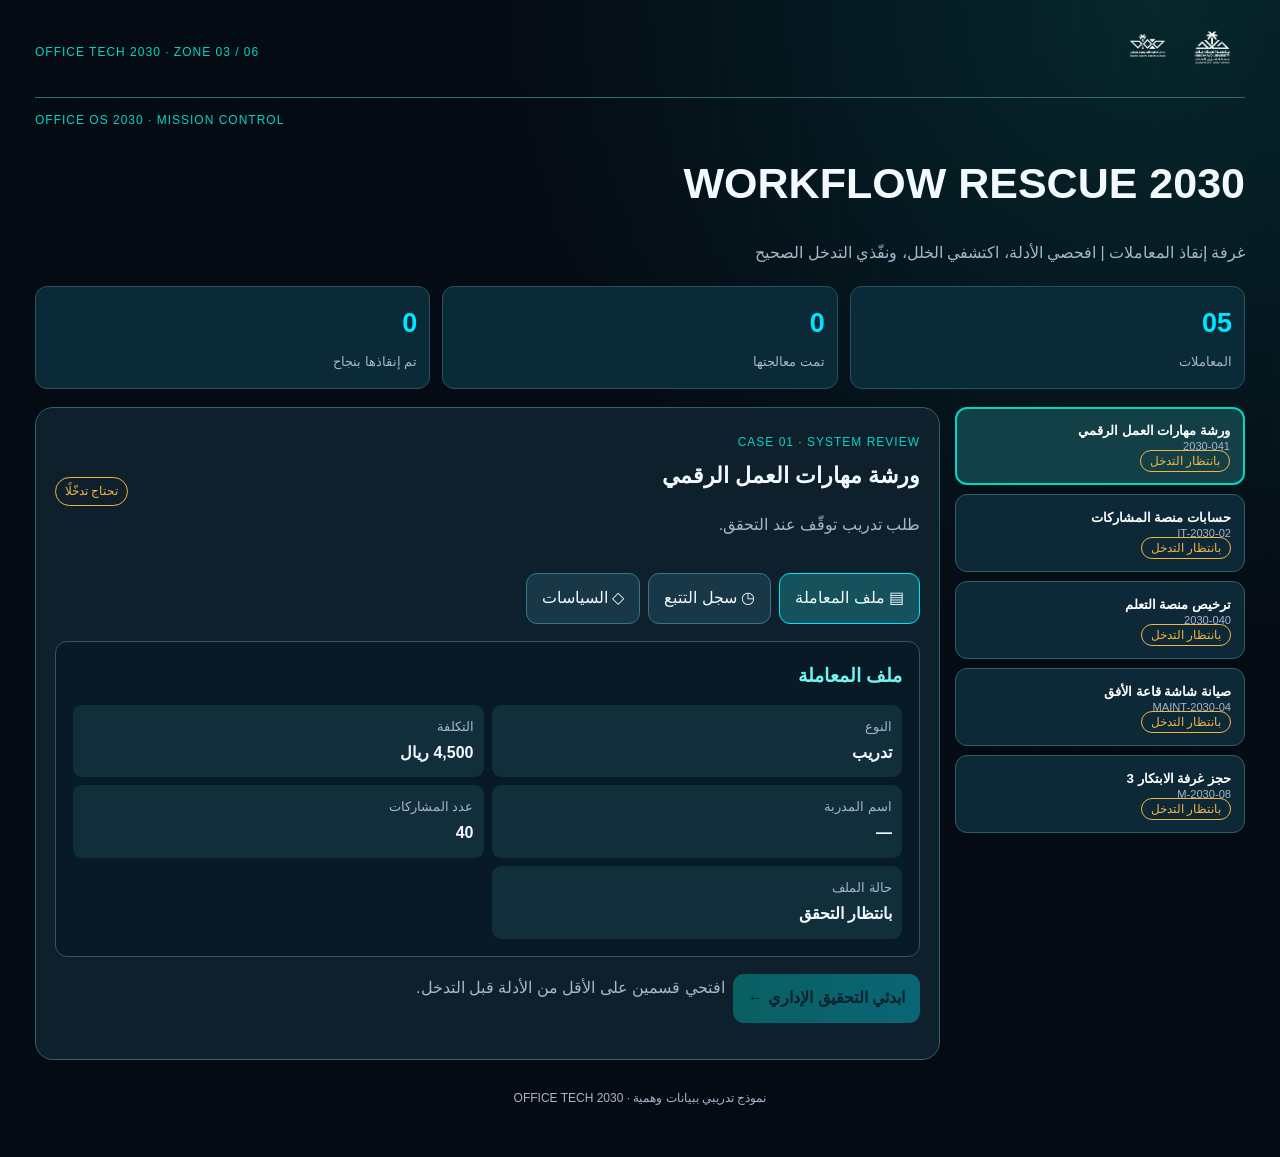
==== commit 4aba27b1: "Update route-it.html" ====
--- a/route-it.html
+++ b/route-it.html
@@ -1,386 +1,31 @@
+<!doctype html><html lang="ar" dir="rtl"><head><meta charset="utf-8"><meta name="viewport" content="width=device-width,initial-scale=1"><title>WORKFLOW RESCUE 2030</title><style>
+*{box-sizing:border-box}body{margin:0;background:radial-gradient(circle at 90% 0%,#075f6055,transparent 40%),repeating-linear-gradient(90deg,transparent 0 39px,#00d6c608 40px),#050b13;color:#f2faff;font-family:Tahoma,Arial,sans-serif;line-height:1.8}main{max-width:1250px;margin:auto;padding:20px}.top{display:flex;justify-content:space-between;align-items:center;border-bottom:1px solid #366773;padding-bottom:12px}.logos img{width:65px;height:55px;object-fit:contain}.kicker{color:#00d6c6;font-size:12px;letter-spacing:1px}h1{font-size:clamp(25px,4vw,43px);margin:14px 0 0}.muted{color:#a8b5cc}.glass{background:#102330dc;border:1px solid #306270;border-radius:18px;padding:19px}.stats{display:grid;grid-template-columns:repeat(3,1fr);gap:12px;margin:18px 0}.stat{background:#0b2a37;border:1px solid #245364;border-radius:12px;padding:12px}.stat strong{font-size:27px;color:#00e5ff;display:block}.stat small{color:#a8b5cc}.layout{display:grid;grid-template-columns:290px 1fr;gap:15px}.side{display:grid;gap:9px;align-content:start}.case{display:block;text-align:right;width:100%;background:#0d2836;border:1px solid #315d6b;border-radius:12px;padding:13px;color:white;min-height:78px;cursor:pointer}.case.active{border:2px solid #00d6c6;background:#124046}.case b{display:block}.case small{color:#a8b5cc}.badge{border:1px solid #f2b544;color:#f2b544;border-radius:30px;padding:3px 9px;font-size:12px;white-space:nowrap}.badge.good{color:#3ee07f;border-color:#3ee07f}.badge.bad{color:#ff5c7a;border-color:#ff5c7a}.head{display:flex;justify-content:space-between;gap:12px;align-items:center}.head h2{margin:0;font-size:22px}.tabs,.actions{display:flex;gap:8px;flex-wrap:wrap;margin:17px 0}.btn{background:#183747;border:1px solid #387586;color:#f2faff;border-radius:11px;min-height:48px;padding:10px 15px;font:inherit;cursor:pointer}.btn:hover,.btn.on{border-color:#00e5ff;background:#16525c}.btn.primary{background:linear-gradient(100deg,#00d6c6,#00e5ff);color:#03282c;border:0;font-weight:bold}.btn:disabled{opacity:.35;cursor:not-allowed}.evidence{background:#071a26;border:1px solid #335664;border-radius:12px;padding:17px;min-height:195px}.evidence p{margin:8px 0}.evidence h3{color:#72f5ee;margin:0 0 12px}.rowdata{display:grid;grid-template-columns:repeat(2,1fr);gap:8px}.datum{background:#102f3b;padding:10px;border-radius:9px}.datum small{display:block;color:#a8b5cc}.timeline{border-right:2px solid #00d6c6;padding-right:15px}.timeline p{margin:13px 0}.options{display:grid;gap:9px}.option{text-align:right;width:100%;border:1px solid #386777;border-radius:11px;background:#122f40;color:white;padding:13px;font:inherit;cursor:pointer;min-height:53px}.option.on{border:2px solid #00d6c6;background:#0c4b4e}.feedback{padding:15px;border-radius:12px;background:#0b2d3a;border:1px solid #477282;margin:12px 0}.feedback.good{border-color:#3ee07f}.feedback.bad{border-color:#ff5c7a}.bar{height:8px;background:#25424f;border-radius:10px;overflow:hidden}.bar div{height:100%;background:#00d6c6;transition:.2s}.score{font-size:56px;color:#00e5ff;font-weight:bold}.level{font-size:24px;color:#73f8ec}.footer{text-align:center;font-size:12px;color:#a8b5cc;margin:28px 0}@media(max-width:800px){.layout{grid-template-columns:1fr}.side{grid-template-columns:repeat(2,1fr)}.rowdata{grid-template-columns:1fr}}@media(max-width:480px){.side{grid-template-columns:1fr}main{padding:10px}.glass{padding:13px}.stat strong{font-size:21px}}
+</style></head><body><main><header class="top"><div class="logos"><img src="deanship.png" alt="شعار العمادة" onerror="this.style.display='none'"><img src="club.png" alt="شعار النادي" onerror="this.style.display='none'"></div><span class="kicker" dir="ltr">OFFICE TECH 2030 · ZONE 03 / 06</span></header><p class="kicker" dir="ltr">OFFICE OS 2030 · MISSION CONTROL</p><h1>WORKFLOW RESCUE 2030</h1><p class="muted">غرفة إنقاذ المعاملات | افحصي الأدلة، اكتشفي الخلل، ونفّذي التدخل الصحيح</p><div id="app"></div><footer class="footer">نموذج تدريبي ببيانات وهمية · OFFICE TECH 2030</footer></main><script>
+const cases=[
+{id:'2030-041',name:'ورشة مهارات العمل الرقمي',summary:'طلب تدريب توقّف عند التحقق.',file:[['النوع','تدريب'],['التكلفة','4,500 ريال'],['اسم المدربة','—'],['عدد المشاركات','40'],['حالة الملف','بانتظار التحقق']],log:['08:40 · استلام طلب الورشة','08:42 · إنشاء سجل المعاملة','08:43 · محاولة الانتقال للمرحلة التالية لم تكتمل'],extra:'يشترط نموذج الورشة اكتمال بيانات المدربة قبل الإحالة.',causes:['نقص أحد الحقول الأساسية','توجيه الطلب لجهة غير مختصة','تجاوز مهلة التصعيد'],ci:0,actions:['طلب استكمال البيانات من وحدة التدريب','إحالة الطلب للمراجعة المالية فورًا','إغلاق الطلب وفتح معاملة جديدة'],ai:0,why:'اسم المدربة غير موجود. يجب طلب استكماله قبل تمرير المعاملة.',tip:'افحصي اكتمال البيانات قبل البحث عن مشكلات التوجيه والاعتماد.'},
+{id:'IT-2030-02',name:'حسابات منصة المشاركات',summary:'طلب خدمة تقنية بلا تقدم منذ وصوله.',file:[['نوع الخدمة','إنشاء حسابات'],['التكلفة','0 ريال'],['الجهة المستقبلة','المرافق'],['الحالة','قيد الانتظار']],log:['09:05 · إنشاء طلب حسابات المشاركات','09:07 · إحالته إلى وحدة المرافق','11:00 · لم تسجّل خطوة تنفيذية'],extra:'تتولى تقنية المعلومات إنشاء الحسابات وإدارة صلاحيات المنصات.',causes:['تأخر اعتماد الميزانية','توجيه الطلب لجهة غير مختصة','انتهاء صلاحية الحسابات'],ci:1,actions:['إحالته إلى المالية','إعادة توجيهه لتقنية المعلومات وتوثيق السبب','تصعيده مباشرة للرئيسة التنفيذية'],ai:1,why:'نوع الخدمة تقني بينما الجهة المستقبلة المرافق؛ يلزم تصحيح التوجيه.',tip:'حددي الجهة من طبيعة الخدمة لا من اسم المشروع.'},
+{id:'2030-040',name:'ترخيص منصة التعلم',summary:'طلب شراء خدمات مفتوح منذ عدة أيام.',file:[['نوع الطلب','شراء خدمات'],['التكلفة','13,800 ريال'],['عمر الطلب','144 ساعة'],['الحالة','بانتظار خطوة نهائية']],log:['اليوم الأول · تسجيل الطلب','اليوم الثاني · اكتمال المراجعة المالية','اليوم الثالث · إحالة لصاحبة الصلاحية','اليوم السادس · لا يوجد اعتماد مسجل'],extra:'لا يجوز تنفيذ التزام مالي قبل اعتماد صاحبة الصلاحية، والتأخير بعد 72 ساعة يستدعي تصعيدًا.',causes:['غياب المراجعة المالية','تأخر اعتماد صاحبة الصلاحية بعد اكتمال المراجعة','الطلب بلا تكلفة ويحتاج اعتمادًا آليًا'],ci:1,actions:['اعتماد المعاملة آليًا','إلغاء الطلب وبدء طلب جديد','تصعيد التأخير لصاحبة الصلاحية مع توثيق الأثر'],ai:2,why:'المراجعة المالية مكتملة لكن الاعتماد البشري متأخر؛ التصعيد لا يعني الاعتماد نيابة عن المسؤولة.',tip:'ميّزي بين التصعيد وصلاحية الاعتماد.'},
+{id:'MAINT-2030-04',name:'صيانة شاشة قاعة الأفق',summary:'طلب مرافق وصل للتنفيذ بسرعة غير معتادة.',file:[['الخدمة','صيانة شاشة'],['التكلفة','800 ريال'],['الجهة','المرافق'],['المراجعة المالية','لم تُطلب'],['الاعتماد','آلي']],log:['10:00 · استلام طلب الصيانة','10:02 · تحويله إلى المرافق','10:03 · تسجيل اعتماد آلي','10:04 · جاهز للتنفيذ'],extra:'المراجعة المالية فقط فوق 1,000 ريال، لكن أي تكلفة تحتاج اعتمادًا بشريًا.',causes:['غياب المراجعة المالية','اعتماد التزام مالي دون موافقة بشرية','توجيه الطلب إلى المرافق'],ci:1,actions:['إضافة مراجعة مالية إجبارية','استكمال التنفيذ لأن المبلغ صغير','تعليق التنفيذ وإحالته لاعتماد بشري دون مراجعة مالية إضافية'],ai:2,why:'800 ريال لا تتطلب مراجعة مالية، لكنها تحتاج اعتماد صاحبة الصلاحية.',tip:'لا تخلطي بين حد المراجعة المالية وشرط الاعتماد.'},
+{id:'M-2030-08',name:'حجز غرفة الابتكار 3',summary:'حجز داخلي مكتمل لم يُنهَ.',file:[['نوع الطلب','حجز داخلي'],['التكلفة','0 ريال'],['الغرفة','متاحة'],['البيانات','مكتملة'],['الحالة','بانتظار توقيع']],log:['12:10 · تقديم الحجز','12:11 · التحقق من توفر الغرفة','12:12 · تحويله للاعتماد اليدوي','13:00 · لم يُستكمل الحجز'],extra:'الحجوزات الداخلية المكتملة بلا تكلفة لا تتطلب اعتمادًا بشريًا.',causes:['تجاوز المهلة الزمنية','انتظار توقيع غير مطلوب','الغرفة غير متاحة'],ci:1,actions:['تطبيق الاعتماد الآلي وإتمام الحجز','إحالته إلى الشؤون المالية','إلغاء الحجز وإعادة تقديمه'],ai:0,why:'الطلب بلا تكلفة وبياناته مكتملة؛ مرحلة التوقيع اليدوي غير لازمة.',tip:'تحققي هل المرحلة ضابط مطلوب أم انتظار بلا قيمة.'}
+];
+const policy=['التدريب ← وحدة التدريب، التقنية ← تقنية المعلومات، المرافق ← المرافق، شراء الخدمات ← الشؤون الإدارية.','أي التزام مالي يتجاوز 1,000 ريال يمر بالمراجعة المالية.','كل طلب فيه تكلفة يحتاج اعتماد صاحبة الصلاحية. الطلبات الداخلية بلا تكلفة تُعتمد آليًا بعد استيفاء الشروط.','إذا تجاوز عمر الطلب 72 ساعة دون إنجاز، يلزم التنبيه والتصعيد، ولا يجوز تجاوز صلاحية الاعتماد.'];
 
-<!doctype html>
-<html lang="ar" dir="rtl">
-<head>
-<meta charset="utf-8">
-<meta name="viewport" content="width=device-width,initial-scale=1">
-<title>WORKFLOW RESCUE 2030</title>
-<style>
-:root{--a:#00d6c6;--b:#00e5ff;--bg:#050b13;--good:#3ee07f;--bad:#ff5c7a}
-*{box-sizing:border-box}
-body{margin:0;background:radial-gradient(circle at 85% 0%,#064448,transparent 45%),#050b13;color:#f2faff;font-family:Tahoma,Arial,sans-serif;line-height:1.8}
-main{max-width:1050px;margin:auto;padding:22px}
-header{display:flex;justify-content:space-between;align-items:center;border-bottom:1px solid #22565e;padding-bottom:16px;gap:15px}
-.logos{display:flex;gap:12px}
-.logos img{width:72px;height:65px;object-fit:contain}
-small,.muted{color:#a8b5cc}
-h1{font-size:clamp(26px,5vw,45px);margin:10px 0;color:#fff}
-h2{color:#7ff9ef}
-.card{background:#ffffff09;border:1px solid #00d6c655;border-radius:18px;padding:22px;margin:15px 0}
-button{font:inherit;cursor:pointer;border:1px solid #37616b;background:#132633;color:white;padding:12px 17px;border-radius:12px;min-height:48px;text-align:right}
-button:hover{border-color:var(--a)}
-.primary{background:linear-gradient(110deg,var(--a),var(--b));color:#05232b;font-weight:bold;border:0}
-.options{display:grid;gap:10px;margin:15px 0}
-.selected{border:2px solid var(--a);background:#064447}
-.grid{display:grid;grid-template-columns:repeat(2,1fr);gap:12px}
-.metric{background:#10232b;padding:14px;border-radius:12px}
-.metric strong{display:block;color:#9bf9f0}
-.badge{display:inline-block;border:1px solid var(--a);color:var(--a);border-radius:25px;padding:3px 12px}
-.timeline{border-right:2px solid #00d6c6;padding-right:15px;margin:16px 0}
-.timeline div{margin:9px 0}
-.feedback{padding:16px;border-radius:12px;background:#10252c;margin:15px 0}
-.good{border:1px solid var(--good)}
-.bad{border:1px solid var(--bad)}
-.progress{height:9px;background:#24323d;border-radius:12px;overflow:hidden}
-.progress div{height:100%;background:var(--a);transition:width .3s}
-.actions{display:flex;gap:10px;flex-wrap:wrap;margin-top:20px}
-.hidden{display:none}
-footer{text-align:center;color:#9aaabb;font-size:12px;margin:35px 0}
-@media(max-width:650px){.grid{grid-template-columns:1fr}main{padding:12px}.card{padding:15px}.logos img{width:55px}}
-</style>
-</head>
-<body>
-<main>
-<header>
-<div class="logos">
-<img src="deanship.png" alt="شعار العمادة">
-<img src="club.png" alt="شعار النادي">
-</div>
-<small dir="ltr">OFFICE TECH 2030 · ZONE 03 / 06</small>
-</header>
+let progress=[],active=0,tab='file',step='inspect',cause=-1,action=-1,seen=new Set();const app=document.getElementById('app');
+const esc=s=>String(s).replace(/[&<>"']/g,x=>({'&':'&amp;','<':'&lt;','>':'&gt;','"':'&quot;'}[x]));
+function reset(){progress=cases.map(()=>({done:false,ok:false,ci:-1,ai:-1}));active=0;tab='file';step='inspect';cause=-1;action=-1;seen=new Set();render()}
+function choose(i){active=i;tab='file';step=progress[i].done?'done':'inspect';cause=-1;action=-1;seen=new Set();render()}
+function selectTab(t){tab=t;seen.add(t);render()}
+function setCause(i){cause=i;render()}
+function setAction(i){action=i;render()}
+function submit(){let p=progress[active],c=cases[active];p.done=true;p.ok=cause===c.ci&&action===c.ai;p.ci=cause;p.ai=action;step='done';render()}
+function next(){let i=progress.findIndex(x=>!x.done);if(i<0)renderFinal();else choose(i)}
+function intervention(c,p){if(p.done)return `<div class="feedback ${p.ok?'good':'bad'}"><h3>${p.ok?'✓ تم إنقاذ المعاملة':'✕ المعالجة تحتاج مراجعة'}</h3><p>${esc(c.why)}</p>${p.ok?'':`<p>التشخيص الصحيح: ${esc(c.causes[c.ci])}</p><p>الإجراء الصحيح: ${esc(c.actions[c.ai])}</p>`}</div><button id="advance" class="btn primary">${progress.every(x=>x.done)?'عرض تقييمي النهائي':'المعاملة التالية'} ←</button>`;
+if(step==='inspect')return `<div class="actions"><button id="begin" class="btn primary" ${seen.size<2?'disabled':''}>ابدئي التحقيق الإداري ←</button><span class="muted">افتحي قسمين على الأقل من الأدلة قبل التدخل.</span></div>`;
+if(step==='diagnose')return `<h3>المرحلة 1 · ما السبب الرئيسي للتعثر؟</h3><div class="options">${c.causes.map((x,i)=>`<button class="option ${cause===i?'on':''}" data-cause="${i}">${esc(x)}</button>`).join('')}</div><button id="go" class="btn primary" ${cause<0?'disabled':''}>انتقلي إلى التدخل ←</button>`;
+return `<h3>المرحلة 2 · ما التدخل الذي ستنفذينه؟</h3><p class="muted">راجعي الأدلة والسياسة قبل تنفيذ الإجراء.</p><div class="options">${c.actions.map((x,i)=>`<button class="option ${action===i?'on':''}" data-action="${i}">${esc(x)}</button>`).join('')}</div><div class="actions"><button id="confirm" class="btn primary" ${action<0?'disabled':''}>نفّذي الإجراء</button><button id="back" class="btn">راجعي التشخيص</button></div>`}
+function render(){let done=progress.filter(x=>x.done).length,ok=progress.filter(x=>x.ok).length,c=cases[active],p=progress[active];if(done===5){renderFinal();return}app.innerHTML=`<div class="stats"><div class="stat"><strong>05</strong><small>المعاملات</small></div><div class="stat"><strong>${done}</strong><small>تمت معالجتها</small></div><div class="stat"><strong>${ok}</strong><small>تم إنقاذها بنجاح</small></div></div><div class="layout"><aside class="side">${cases.map((x,i)=>`<button class="case ${active===i?'active':''}" data-case="${i}"><b>${esc(x.name)}</b><small dir="ltr">${esc(x.id)}</small><div><span class="badge ${progress[i].done?(progress[i].ok?'good':'bad'):''}">${progress[i].done?(progress[i].ok?'تم الإنقاذ':'تحتاج مراجعة'):'بانتظار التدخل'}</span></div></button>`).join('')}</aside><section class="glass"><div class="head"><div><span class="kicker">CASE ${String(active+1).padStart(2,'0')} · SYSTEM REVIEW</span><h2>${esc(c.name)}</h2><p class="muted">${esc(c.summary)}</p></div><span class="badge ${p.done?(p.ok?'good':'bad'):''}">${p.done?(p.ok?'تم الإنقاذ':'تحتاج مراجعة'):'تحتاج تدخّلًا'}</span></div><div class="tabs"><button class="btn ${tab==='file'?'on':''}" data-tab="file">▤ ملف المعاملة</button><button class="btn ${tab==='log'?'on':''}" data-tab="log">◷ سجل التتبع</button><button class="btn ${tab==='policy'?'on':''}" data-tab="policy">◇ السياسات</button></div><div class="evidence">${tab==='file'?`<h3>ملف المعاملة</h3><div class="rowdata">${c.file.map(x=>`<div class="datum"><small>${esc(x[0])}</small><strong>${esc(x[1])}</strong></div>`).join('')}</div>`:tab==='log'?`<h3>سجل التتبع</h3><div class="timeline">${c.log.map(x=>`<p>${esc(x)}</p>`).join('')}</div>`:`<h3>السياسات والإرشادات</h3>${policy.map(x=>`<p>• ${esc(x)}</p>`).join('')}<p style="color:#73f5ed">ملاحظة الملف: ${esc(c.extra)}</p>`}</div><div id="intervention">${intervention(c,p)}</div></section></div>`;
+app.querySelectorAll('[data-case]').forEach(b=>b.onclick=()=>choose(+b.dataset.case));app.querySelectorAll('[data-tab]').forEach(b=>b.onclick=()=>selectTab(b.dataset.tab));app.querySelectorAll('[data-cause]').forEach(b=>b.onclick=()=>setCause(+b.dataset.cause));app.querySelectorAll('[data-action]').forEach(b=>b.onclick=()=>setAction(+b.dataset.action));let bind=(id,fn)=>{let b=app.querySelector('#'+id);if(b)b.onclick=fn};bind('begin',()=>{step='diagnose';render()});bind('go',()=>{step='act';render()});bind('confirm',submit);bind('advance',next);bind('back',()=>{step='diagnose';render()})}
+function renderFinal(){let score=progress.filter(x=>x.ok).length;let levels=[['مستكشفة الأنظمة','WORKFLOW EXPLORER','راجعي بيانات المعاملة وسجلها قبل اتخاذ القرار.'],['محللة المعاملات','WORKFLOW ANALYST','لديك أساس جيد، لكن بعض قراراتك تحتاج إلى تحقق إضافي.'],['خبيرة إنقاذ المعاملات','WORKFLOW RESCUE EXPERT','أظهرت قدرة قوية على معالجة التعثرات مع احترام الضوابط.'],['مهندسة سير العمل','WORKFLOW ARCHITECT','نجحت في جميع الحالات ووازنت بين سرعة الإنجاز وسلامة الإجراءات.']];let l=levels[score===5?3:score===4?2:score>=2?1:0];app.innerHTML=`<section class="glass" style="max-width:850px;margin:25px auto;text-align:center"><p class="kicker" dir="ltr">YOUR WORKFLOW DNA · FINAL ASSESSMENT</p><h2>بصمتكِ في إدارة المعاملات</h2><div class="score">${score} / 5</div><p class="kicker" dir="ltr">${l[1]}</p><h2 class="level">${l[0]}</h2><p>${l[2]}</p><div class="bar"><div style="width:${score*20}%"></div></div><h3>${score>=4?'✓ استحققتِ ختم الركن الثالث!':'يمكنك تحسين مستواك وإعادة المحاولة'}</h3><div style="text-align:right"><h3>توصياتكِ للتطوير</h3>${progress.map((p,i)=>p.ok?'':`<div class="feedback"><strong>${esc(cases[i].name)}</strong><p>${esc(cases[i].tip)}</p></div>`).join('')||'<p class="feedback good">ممتاز! انتقلي من معالجة الأخطاء إلى تصميم إجراءات تمنع وقوعها.</p>'}</div><button class="btn primary" id="restart">أعيدي التحدي وحسّني مستواكِ</button></section>`;app.querySelector('#restart').onclick=reset}
+reset();
 
-<h1>WORKFLOW RESCUE 2030</h1>
-<p class="muted">غرفة إنقاذ المعاملات | تدخّلي في الوقت المناسب</p>
-<div id="app"></div>
-<footer>نموذج تدريبي ببيانات وهمية · OFFICE TECH 2030</footer>
-</main>
-
-<script>
-const cases=[
-{
-title:"ملف الورشة غير مكتمل",
-id:"2030-041",
-type:"بيانات ناقصة",
-facts:[
-["نوع الطلب","تنظيم ورشة تدريبية"],
-["الحالة","بانتظار التحقق"],
-["البيانات","اسم المدربة غير مكتمل"]
-],
-log:[
-"استلم النظام طلب تنظيم الورشة.",
-"تحققت المنصة من البيانات الأساسية.",
-"توقف التحقق بسبب نقص اسم المدربة."
-],
-question:"ما سبب تعثر المعاملة؟",
-causes:[
-"نقص بيانات المدربة",
-"تأخر الاعتماد المالي",
-"وجود مشكلة في القاعة"
-],
-correctCause:0,
-action:"كيف تعالجين المشكلة؟",
-actions:[
-"طلب استكمال اسم المدربة من وحدة التدريب",
-"إرسال الطلب مباشرة إلى التنفيذ",
-"إلغاء المعاملة وفتح طلب جديد"
-],
-correctAction:0,
-why:"يجب استكمال البيانات الناقصة من وحدة التدريب قبل متابعة إجراءات المعاملة.",
-tip:"راجعي اكتمال الحقول الأساسية قبل إحالة المعاملة."
-},
-{
-title:"طلب تقني في القسم الخطأ",
-id:"IT-2030-02",
-type:"توجيه خاطئ",
-facts:[
-["نوع الطلب","إنشاء حسابات المشاركات"],
-["الجهة الحالية","وحدة المرافق"],
-["الجهة المختصة","تقنية المعلومات"]
-],
-log:[
-"وصل طلب إنشاء الحسابات إلى النظام.",
-"وُجّه الطلب إلى وحدة المرافق.",
-"توقف التنفيذ لعدم اختصاص الجهة."
-],
-question:"أين حدث الخلل؟",
-causes:[
-"عدم اعتماد الميزانية",
-"توجيه الطلب إلى جهة غير مختصة",
-"انتهاء مهلة إنشاء الحسابات"
-],
-correctCause:1,
-action:"إلى أي جهة تعيدين توجيه الطلب؟",
-actions:[
-"الشؤون المالية",
-"وحدة التدريب",
-"تقنية المعلومات مع تسجيل سبب التصحيح"
-],
-correctAction:2,
-why:"إنشاء الحسابات مهمة تقنية، ويجب توجيهها إلى تقنية المعلومات مع توثيق سبب إعادة التوجيه.",
-tip:"قارني نوع الخدمة باختصاص الجهة قبل إعادة التوجيه."
-},
-{
-title:"ترخيص المنصة متوقف",
-id:"2030-040",
-type:"تجاوز المهلة",
-facts:[
-["التكلفة","13,800 ريال"],
-["عمر الطلب","144 ساعة"],
-["الحالة","بانتظار اعتماد صاحبة الصلاحية"]
-],
-log:[
-"استلمت الشؤون الإدارية طلب الترخيص.",
-"اكتملت المراجعة المالية.",
-"توقف الطلب عند الاعتماد البشري.",
-"تجاوز عمر المعاملة 72 ساعة."
-],
-question:"ما السبب الرئيسي للتعثر؟",
-causes:[
-"عدم وجود عرض سعر",
-"تأخر الاعتماد البشري بعد اكتمال المراجعة",
-"عدم اختصاص الشؤون الإدارية"
-],
-correctCause:1,
-action:"ما الإجراء الصحيح الآن؟",
-actions:[
-"اعتماد الترخيص نيابة عن المسؤولة",
-"إلغاء المراجعة المالية",
-"تصعيد التأخير إلى صاحبة الصلاحية وتوثيقه"
-],
-correctAction:2,
-why:"تجاوز الطلب المهلة المعتمدة، لذلك يلزم التصعيد والتوثيق دون تجاوز صلاحية الاعتماد.",
-tip:"التصعيد لا يعني منح نفسك صلاحية اتخاذ القرار."
-},
-{
-title:"صيانة اعتُمدت آليًا",
-id:"MAINT-2030-04",
-type:"تجاوز صلاحية",
-facts:[
-["نوع الطلب","صيانة شاشة"],
-["التكلفة","800 ريال"],
-["الاعتماد","آلي"]
-],
-log:[
-"وصل طلب الصيانة إلى المرافق.",
-"حدد النظام تكلفة قدرها 800 ريال.",
-"منح النظام اعتمادًا آليًا.",
-"أصبح الطلب جاهزًا للتنفيذ."
-],
-question:"ما المخالفة في هذا المسار؟",
-causes:[
-"عدم وجود مراجعة مالية",
-"اعتماد طلب ذي تكلفة دون اعتماد بشري",
-"توجيه الطلب إلى المرافق"
-],
-correctCause:1,
-action:"كيف تصححين الإجراء؟",
-actions:[
-"تعليق التنفيذ وإحالة الطلب للاعتماد البشري",
-"إضافة مراجعة مالية إلزامية",
-"اعتماد التنفيذ لأن التكلفة أقل من 1,000 ريال"
-],
-correctAction:0,
-why:"كل طلب يتضمن تكلفة يحتاج اعتمادًا بشريًا. أما المراجعة المالية فلا تلزم هنا لأن المبلغ لا يتجاوز 1,000 ريال.",
-tip:"ميّزي بين شرط المراجعة المالية وشرط الاعتماد."
-},
-{
-title:"حجز غرفة ينتظر توقيعًا",
-id:"M-2030-08",
-type:"انتظار غير ضروري",
-facts:[
-["نوع الطلب","حجز غرفة داخلية"],
-["التكلفة","0 ريال"],
-["الحالة","بانتظار توقيع بشري"]
-],
-log:[
-"استلم النظام طلب الحجز.",
-"تحقق من اكتمال البيانات وتوفر الغرفة.",
-"أرسل الطلب لاعتماد بشري.",
-"توقف الحجز في قائمة الانتظار."
-],
-question:"لماذا تعطلت المعاملة؟",
-causes:[
-"إضافة اعتماد بشري لا تتطلبه السياسة",
-"نقص بيانات الحجز",
-"تجاوز مهلة 72 ساعة"
-],
-correctCause:0,
-action:"كيف تعيدين المعاملة إلى مسارها؟",
-actions:[
-"إلغاء الحجز",
-"تطبيق الاعتماد الآلي وفق السياسة واستكمال الحجز",
-"إرسال الحجز إلى المراجعة المالية"
-],
-correctAction:1,
-why:"الطلب داخلي وبلا تكلفة وبياناته مكتملة، لذلك يُعتمد آليًا وفق سياسة الشركة.",
-tip:"لا تضيفي مراحل اعتماد لا تتطلبها السياسة."
-}
-];
-
-let index=0,score=0,phase="welcome",cause=null,action=null;
-let history=[];
-const app=document.getElementById("app");
-
-function btn(label,fn,cls=""){
-let b=document.createElement("button");
-b.textContent=label;
-b.className=cls;
-b.onclick=fn;
-return b;
-}
-function el(tag,cls="",content=""){
-let x=document.createElement(tag);
-x.className=cls;
-x.textContent=content;
-return x;
-}
-function reset(){
-index=0;score=0;phase="case";
-cause=null;action=null;history=[];
-render();
-}
-function render(){
-app.innerHTML="";
-if(phase==="welcome")return welcome();
-if(phase==="case")return showCase();
-if(phase==="cause")return showCause();
-if(phase==="action")return showAction();
-if(phase==="feedback")return showFeedback();
-if(phase==="end")return showEnd();
-}
-function welcome(){
-let c=el("section","card");
-c.append(
-el("span","badge","5 معاملات تحتاج إلى الإنقاذ"),
-el("h2","","أنتِ مسؤولة معالجة التعثرات"),
-el("p","","تواجه شركة المستقبل خمس معاملات متعثرة. افتحي بيانات كل معاملة، راجعي سجلها، حددي سبب المشكلة، ثم نفّذي الإجراء الإداري الصحيح."),
-el("p","muted","لكل حالة نقطة واحدة عند صحة التشخيص والإجراء معًا. يمكنكِ مراجعة الإجابات في النهاية.")
-);
-c.append(btn("ابدئي مهمة الإنقاذ ←",reset,"primary"));
-app.append(c);
-}
-function progress(){
-let p=el("div","progress");
-let bar=el("div");
-bar.style.width=(index/5*100)+"%";
-p.append(bar);
-app.append(el("p","muted","المعاملة "+(index+1)+" من 5"));
-app.append(p);
-}
-function showCase(){
-progress();
-let d=cases[index],c=el("section","card");
-c.append(el("span","badge",d.type),el("h2","",d.title),
-el("p","muted","رقم المعاملة: "+d.id));
-let grid=el("div","grid");
-d.facts.forEach(f=>{
-let box=el("div","metric");
-box.append(el("small","",f[0]),el("strong","",f[1]));
-grid.append(box);
-});
-c.append(grid,el("h3","","سجل تتبع المعاملة"));
-let timeline=el("div","timeline");
-d.log.forEach((x,i)=>timeline.append(el("div","",(i+1)+" · "+x)));
-c.append(timeline);
-c.append(btn("حلّلي سبب التعثر ←",()=>{phase="cause";render()},"primary"));
-app.append(c);
-}
-function choices(options,selected,choose){
-let box=el("div","options");
-options.forEach((x,i)=>{
-let b=btn(x,()=>{choose(i);render()},i===selected?"selected":"");
-box.append(b);
-});
-return box;
-}
-function showCause(){
-progress();
-let d=cases[index],c=el("section","card");
-c.append(el("span","badge","الخطوة 1 · التشخيص"),
-el("h2","",d.title),el("h3","",d.question));
-c.append(choices(d.causes,cause,i=>cause=i));
-if(cause!==null)c.append(btn("انتقلي إلى معالجة المشكلة ←",
-()=>{phase="action";render()},"primary"));
-app.append(c);
-}
-function showAction(){
-progress();
-let d=cases[index],c=el("section","card");
-c.append(el("span","badge","الخطوة 2 · التدخل الإداري"),
-el("h2","",d.title),el("h3","",d.action));
-c.append(choices(d.actions,action,i=>action=i));
-let row=el("div","actions");
-row.append(btn("رجوع للتشخيص",()=>{phase="cause";render()}));
-if(action!==null)row.append(btn("نفّذي الإجراء ←",()=>{
-let correct=cause===d.correctCause&&action===d.correctAction;
-if(correct)score++;
-history.push({correct,cause,action});
-phase="feedback";render();
-},"primary"));
-c.append(row);app.append(c);
-}
-function showFeedback(){
-let d=cases[index],h=history[index];
-let c=el("section","card");
-c.append(el("h2","",h.correct?"تم إنقاذ المعاملة بنجاح!":"المعاملة تحتاج إلى تصحيح"));
-let f=el("div","feedback "+(h.correct?"good":"bad"));
-f.append(el("strong","",h.correct?"قرار مهني صحيح":"راجعي قرارك"));
-f.append(el("p","",d.why));
-if(!h.correct){
-if(h.cause!==d.correctCause)
-f.append(el("p","","التشخيص الصحيح: "+d.causes[d.correctCause]));
-if(h.action!==d.correctAction)
-f.append(el("p","","الإجراء الصحيح: "+d.actions[d.correctAction]));
-}
-c.append(f);
-c.append(el("p","muted","نتيجتك الحالية: "+score+" من "+(index+1)));
-c.append(btn(index===4?"عرض تقييمي النهائي ←":"المعاملة التالية ←",()=>{
-index++;
-cause=null;action=null;
-phase=index===5?"end":"case";
-render();
-},"primary"));
-app.append(c);
-}
-function showEnd(){
-let levels=[
-["مستكشفة الأنظمة","WORKFLOW EXPLORER",
-"تحتاجين إلى التمهّل في مراجعة بيانات المعاملة وسياساتها."],
-["محللة المعاملات","WORKFLOW ANALYST",
-"لديكِ أساس جيد، لكن بعض قراراتكِ تحتاج إلى تحقق إضافي."],
-["خبيرة إنقاذ المعاملات","WORKFLOW RESCUE EXPERT",
-"أظهرتِ قدرة قوية على معالجة التعثرات مع احترام الضوابط."],
-["مهندسة سير العمل","WORKFLOW ARCHITECT",
-"نجحتِ في جميع الحالات ووازنتِ بين سرعة الإنجاز وسلامة الإجراءات."]
-];
-let level=score===5?levels[3]:score===4?levels[2]:score>=2?levels[1]:levels[0];
-let c=el("section","card");
-c.append(el("span","badge","YOUR WORKFLOW DNA"),
-el("h2","","بصمتكِ في إدارة المعاملات"),
-el("h1","",score+" / 5"),
-el("small","",level[1]),
-el("h2","",level[0]),
-el("p","",level[2]));
-let mistakes=history.map((x,i)=>({x,i})).filter(z=>!z.x.correct);
-if(mistakes.length){
-c.append(el("h3","","مهارات يمكنكِ تطويرها"));
-mistakes.forEach(z=>{
-let box=el("div","feedback");
-box.append(el("strong","",cases[z.i].title),
-el("p","",cases[z.i].tip));
-c.append(box);
-});
-}else{
-c.append(el("div","feedback good",
-"خطوتكِ التالية: تعلّمي كيف تمنعين التعثرات قبل وقوعها من خلال تحسين تصميم الإجراءات."));
-}
-c.append(el("h3","",score>=4?
-"استحققتِ ختم الركن الثالث!":
-"أعيدي التحدي وحسّني مستواكِ"));
-c.append(btn("أعيدي التحدي وحسّني مستواكِ",reset,"primary"));
-app.append(c);
-}
-render();
-</script>
-</body>
-</html>
+</script></body></html>
